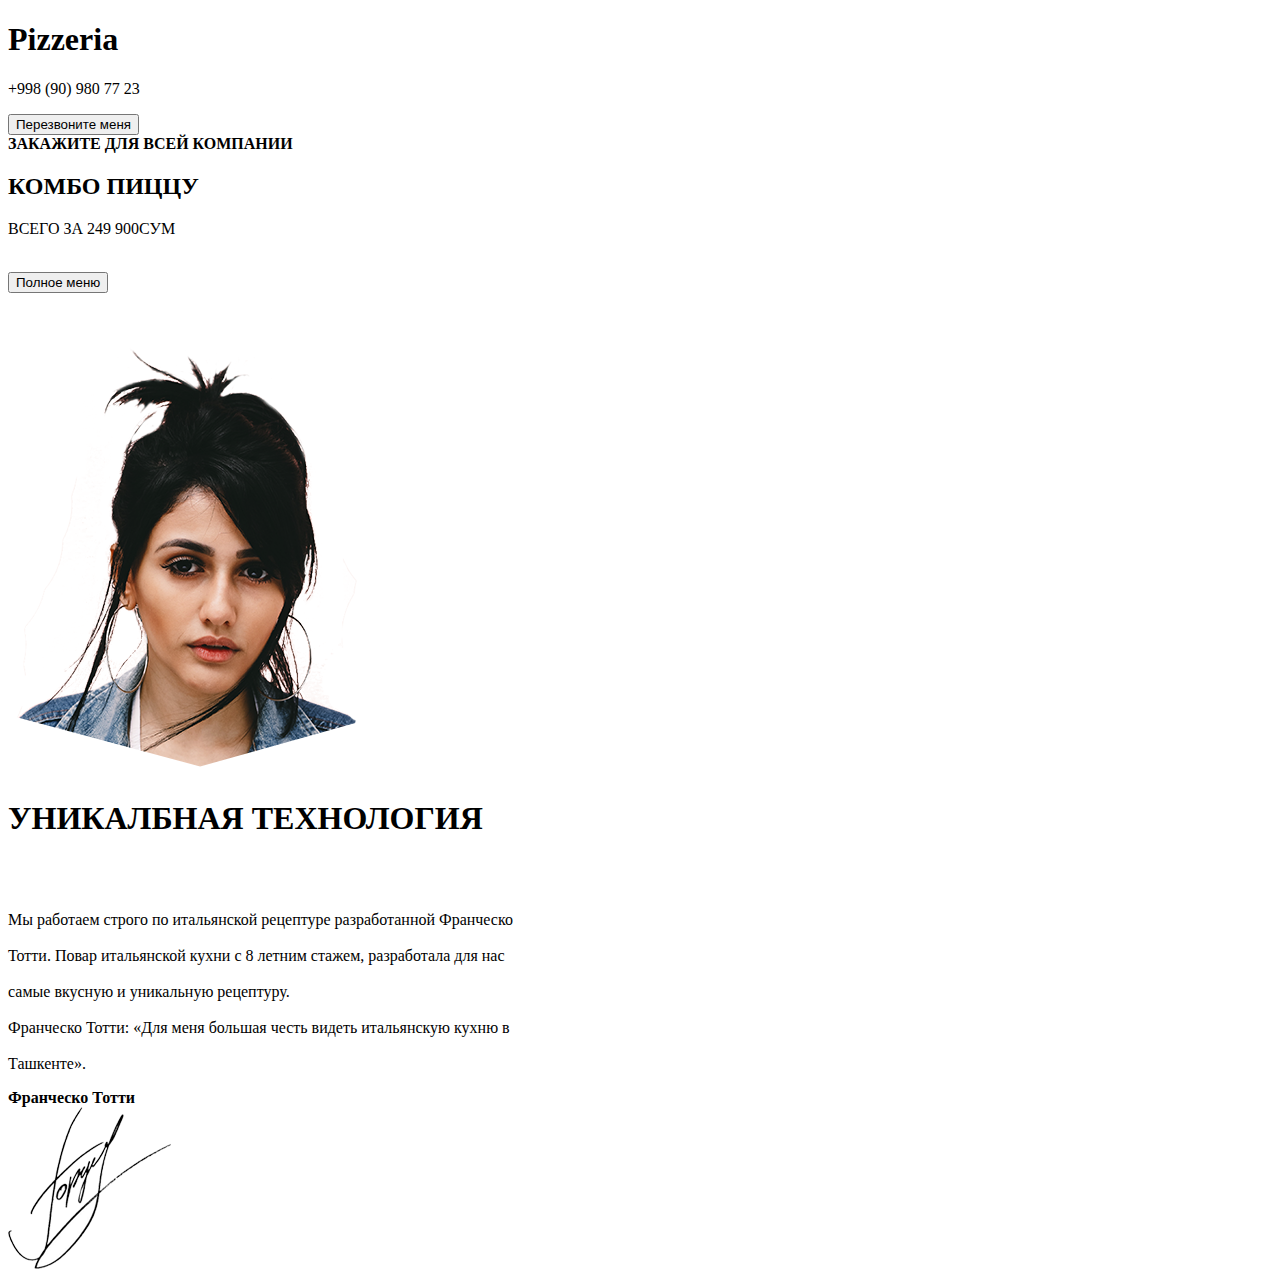
==== index2.html @ bdc3a98d "header bitdi" ====
<!DOCTYPE html>
<html lang="en">

<head>
    <meta charset="UTF-8">
    <meta http-equiv="X-UA-Compatible" content="IE=edge">
    <meta name="viewport" content="width=device-width, initial-scale=1.0">
    <link rel="stylesheet" href="style.css">
    <title>Document</title>
</head>

<body>
    <header>
        <nav>
            <h1>Pizzeria</h1>
            <p></p>
            <p></p>
            <p>+998 (90) 980 77 23</p>
            <button>Перезвоните меня</button>
        </nav>
        <div class="div"></div>
        <div class="jas">
            <b>ЗАКАЖИТЕ ДЛЯ ВСЕЙ КОМПАНИИ</b><br>
            <h2>КОМБО ПИЦЦУ</h2>
            <p>ВСЕГО ЗА 249 900СУМ</p><br>
            <button>Полное меню</button>
        </div>
    </header><br><br><br>
    <div class="ana">
        <div class="mana">
            <img src="Photo 1 (1).png" alt="">
        </div>
        <div class="na">
            <h1>УНИКАЛБНАЯ ТЕХНОЛОГИЯ</h1><br><br>
            <p>Мы работаем строго по итальянской рецептуре разработанной Франческо <br><br> Тотти. Повар итальянской
                кухни с 8
                летним
                стажем, разработала для нас <br><br> самые вкусную и уникальную рецептуру. <br><br>
                Франческо Тотти: «Для меня большая честь видеть итальянскую кухню в <br><br> Ташкенте».</p>
            <div class="rasm">
                <div class="kk">
                    <b>Франческо Тотти</b>
                </div>
                <div class="kk">
                    <img src="подпись 1 (1).png" alt="">
                </div>
            </div>
        </div>
    </div>
</body>

</html>
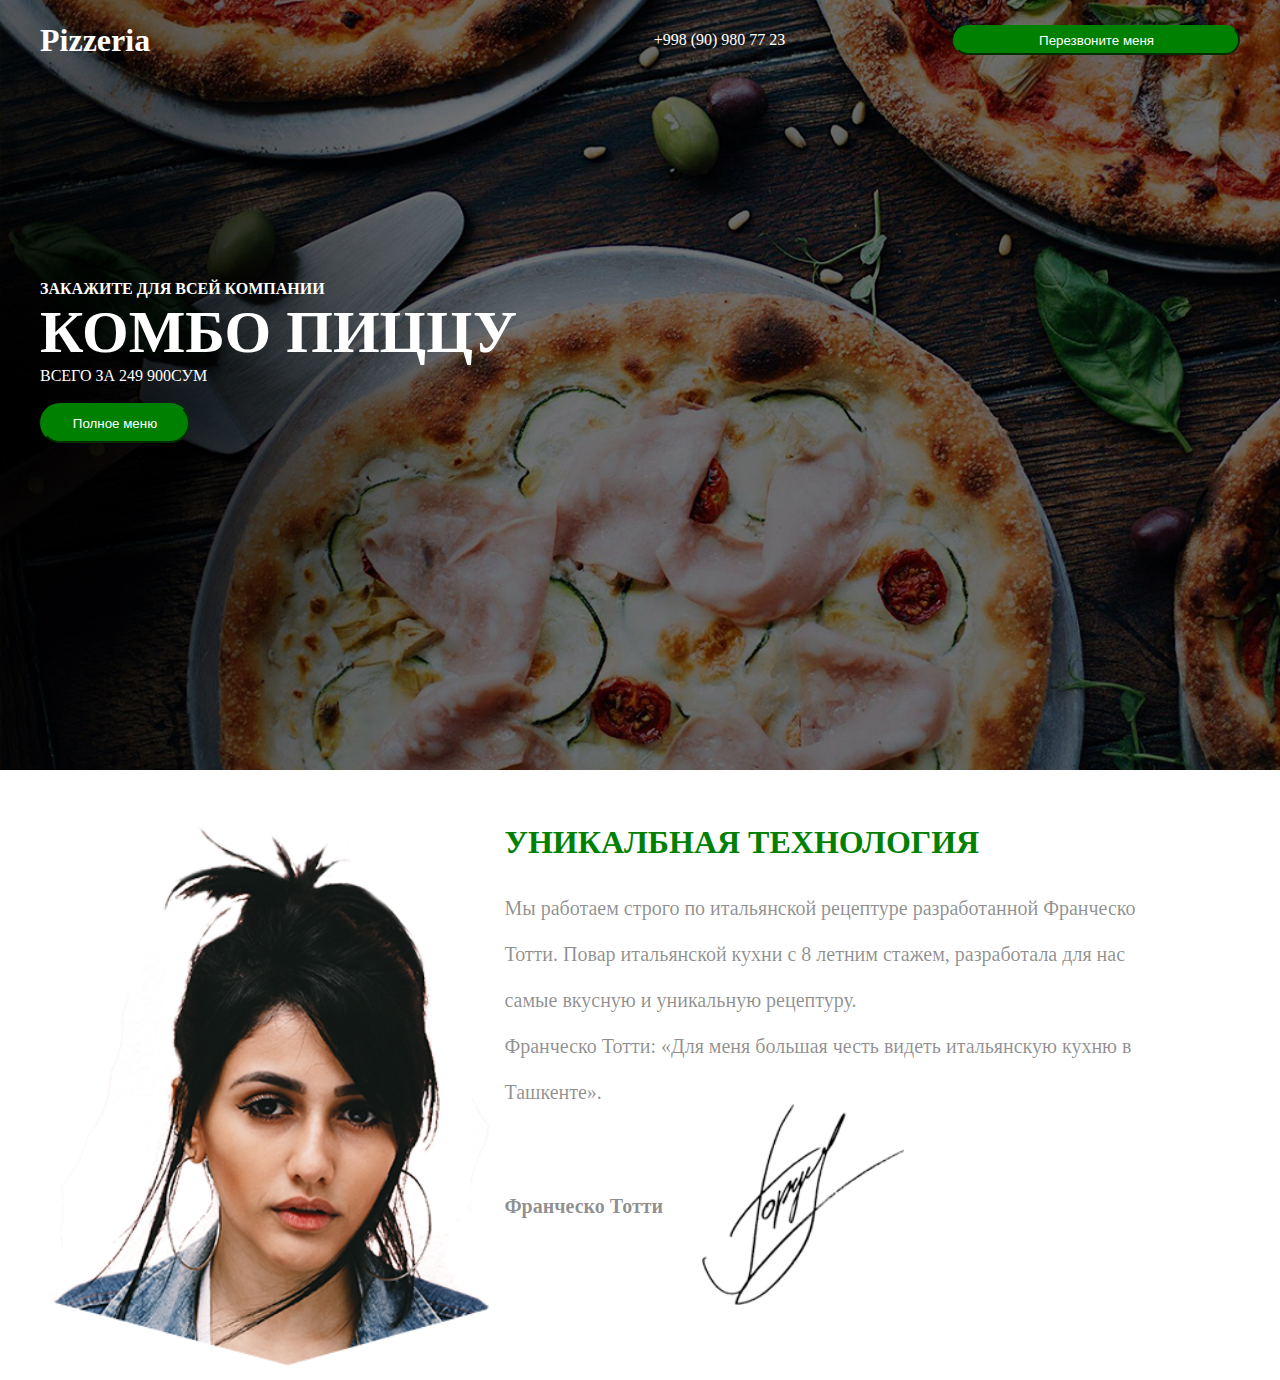
==== commit 2449dcda: "boldi" ====
--- a/index2.html
+++ b/index2.html
@@ -5,7 +5,7 @@
     <meta charset="UTF-8">
     <meta http-equiv="X-UA-Compatible" content="IE=edge">
     <meta name="viewport" content="width=device-width, initial-scale=1.0">
-    <link rel="stylesheet" href="style.css">
+    <link rel="stylesheet" href="style2.css">
     <title>Document</title>
 </head>
 
--- a/style2.css
+++ b/style2.css
@@ -0,0 +1,95 @@
+* {
+    margin: 0;
+    padding: 0;
+    /* box-sizing: border-box   ; */
+}
+
+header {
+    max-width: 1540px;
+    height: 770px;
+    background-image: url(header_bg\ 1\ \(1\).png);
+    background-repeat: no-repeat;
+    background-size: 1540px;
+    color: white;
+}
+
+header nav {
+    max-width: 1200px;
+    height: 80px;
+    margin: auto;
+    color: white;
+    flex-wrap: wrap;
+    align-items: center;
+    display: grid;
+    grid-template-columns: auto auto auto auto auto;
+}
+
+header nav button {
+    height: 30px;
+    border-radius: 50px;
+    background-color: green;
+    color: white;
+    border-color: green;
+}
+
+header .div {
+    height: 200px;
+}
+
+header .jas {
+    max-width: 1200px;
+    margin: auto;
+    height: 200px;
+}
+
+header .jas h2 {
+    font-size: 60px;
+}
+
+header .jas button {
+    width: 150px;
+    height: 40px;
+    background-color: green;
+    color: white;
+    border-radius: 50px;
+    border-color: green;
+}
+
+.ana {
+    display: grid;
+    flex-wrap: wrap;
+    grid-template-columns: auto auto;
+    margin: auto;
+    max-width: 1200px;
+}
+
+.ana .mana img {
+    width: 100%;
+}
+
+.ana .na h1 {
+    color: rgba(0, 0, 0, 0.442);
+    color: green;
+}
+
+.ana .na p {
+    color: rgba(0, 0, 0, 0.442);
+    font-size: 20px;
+}
+
+.ana .na .rasm {
+    max-width: 400px;
+    height: 150px;
+    display: grid;
+    grid-template-columns: auto auto;
+    align-items: center;
+}
+
+.ana .na .rasm .kk b {
+    font-size: 20px;
+    color: rgba(0, 0, 0, 0.442);
+}
+
+.ana .na .rasm .kk img {
+    width: 100%;
+}